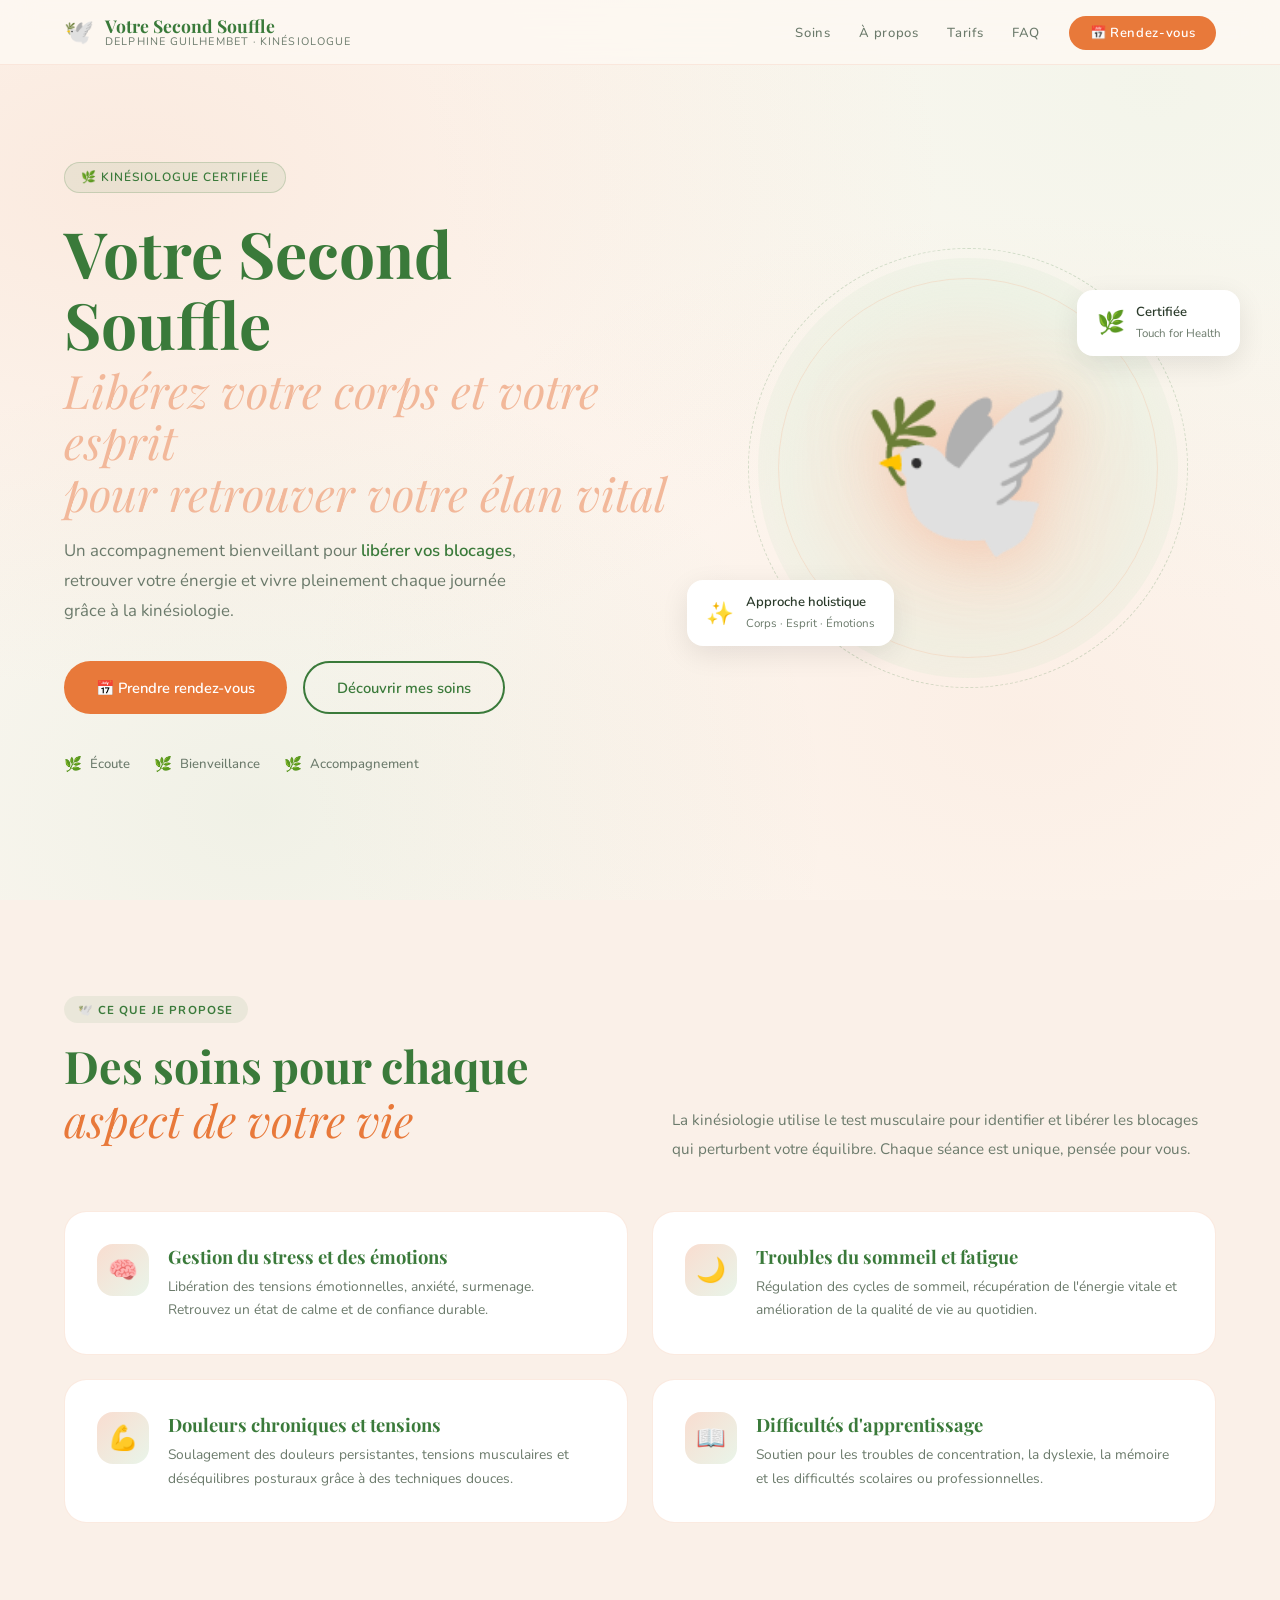
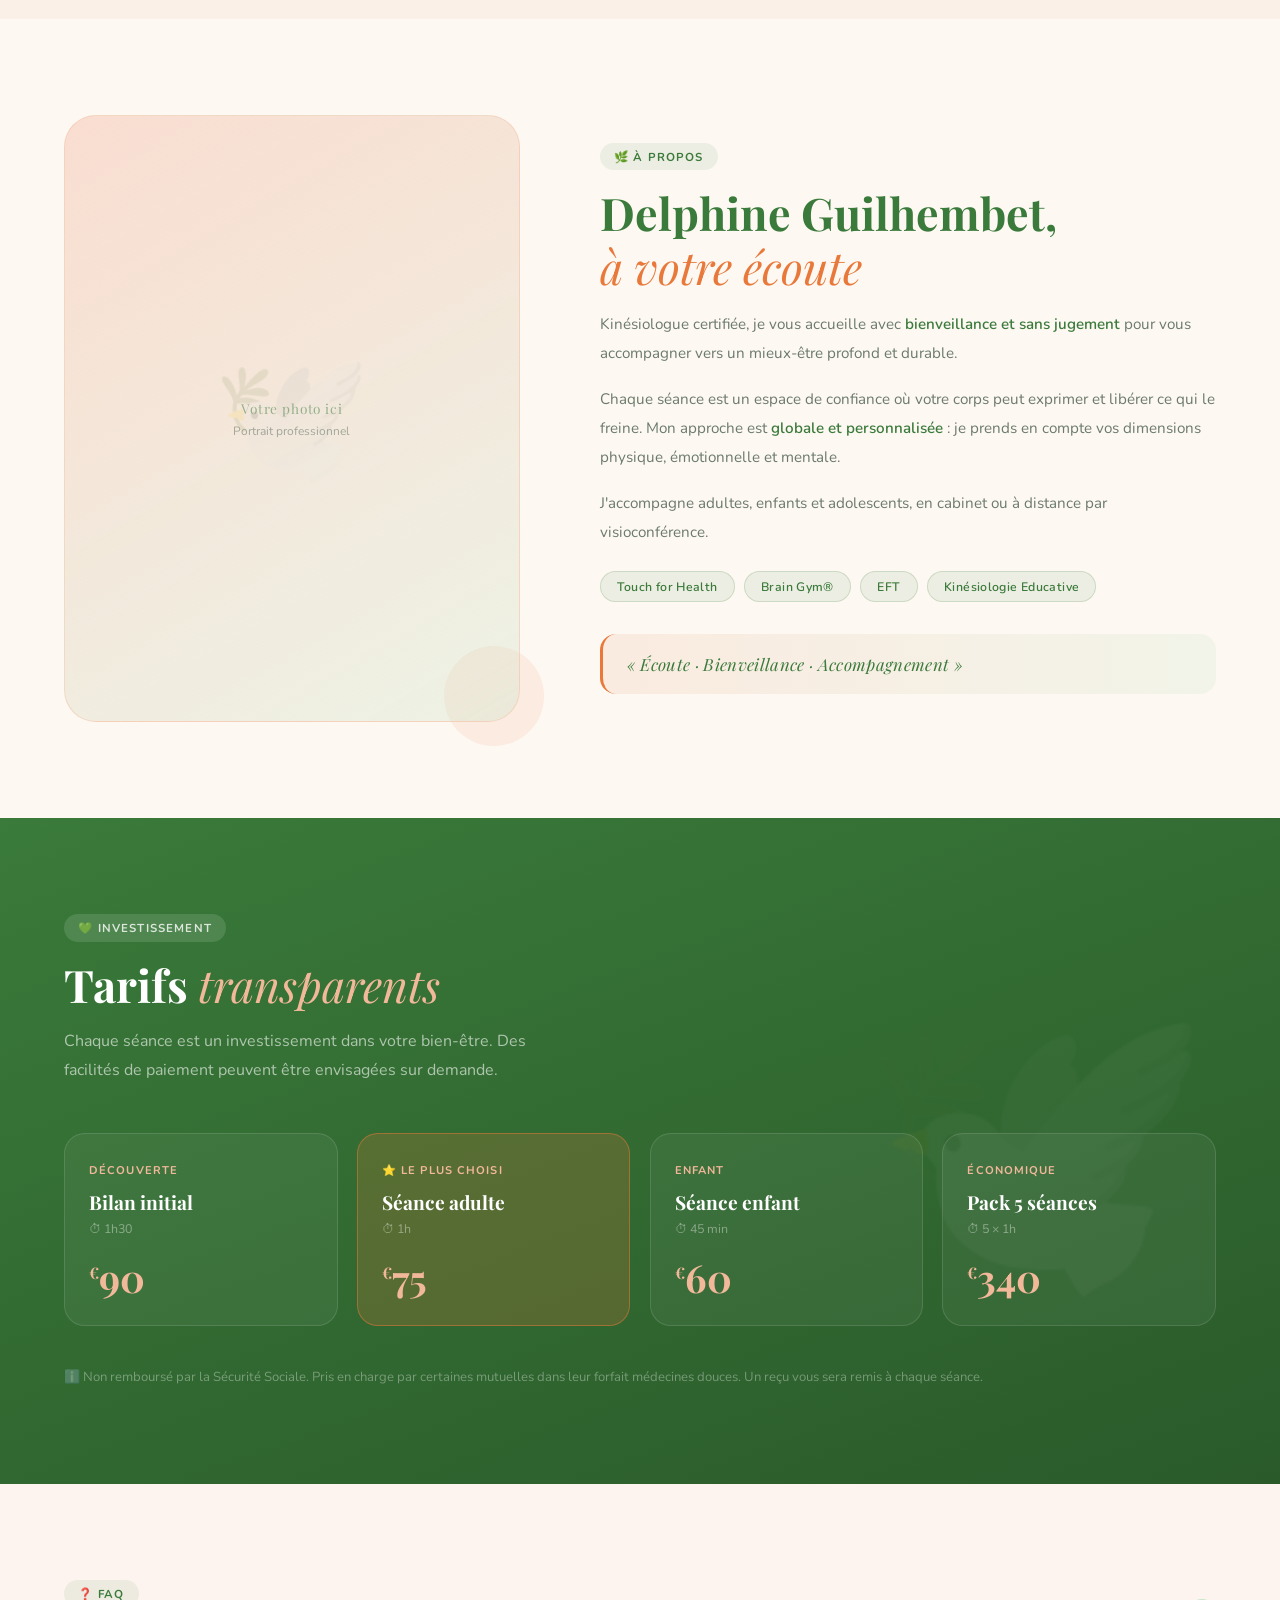
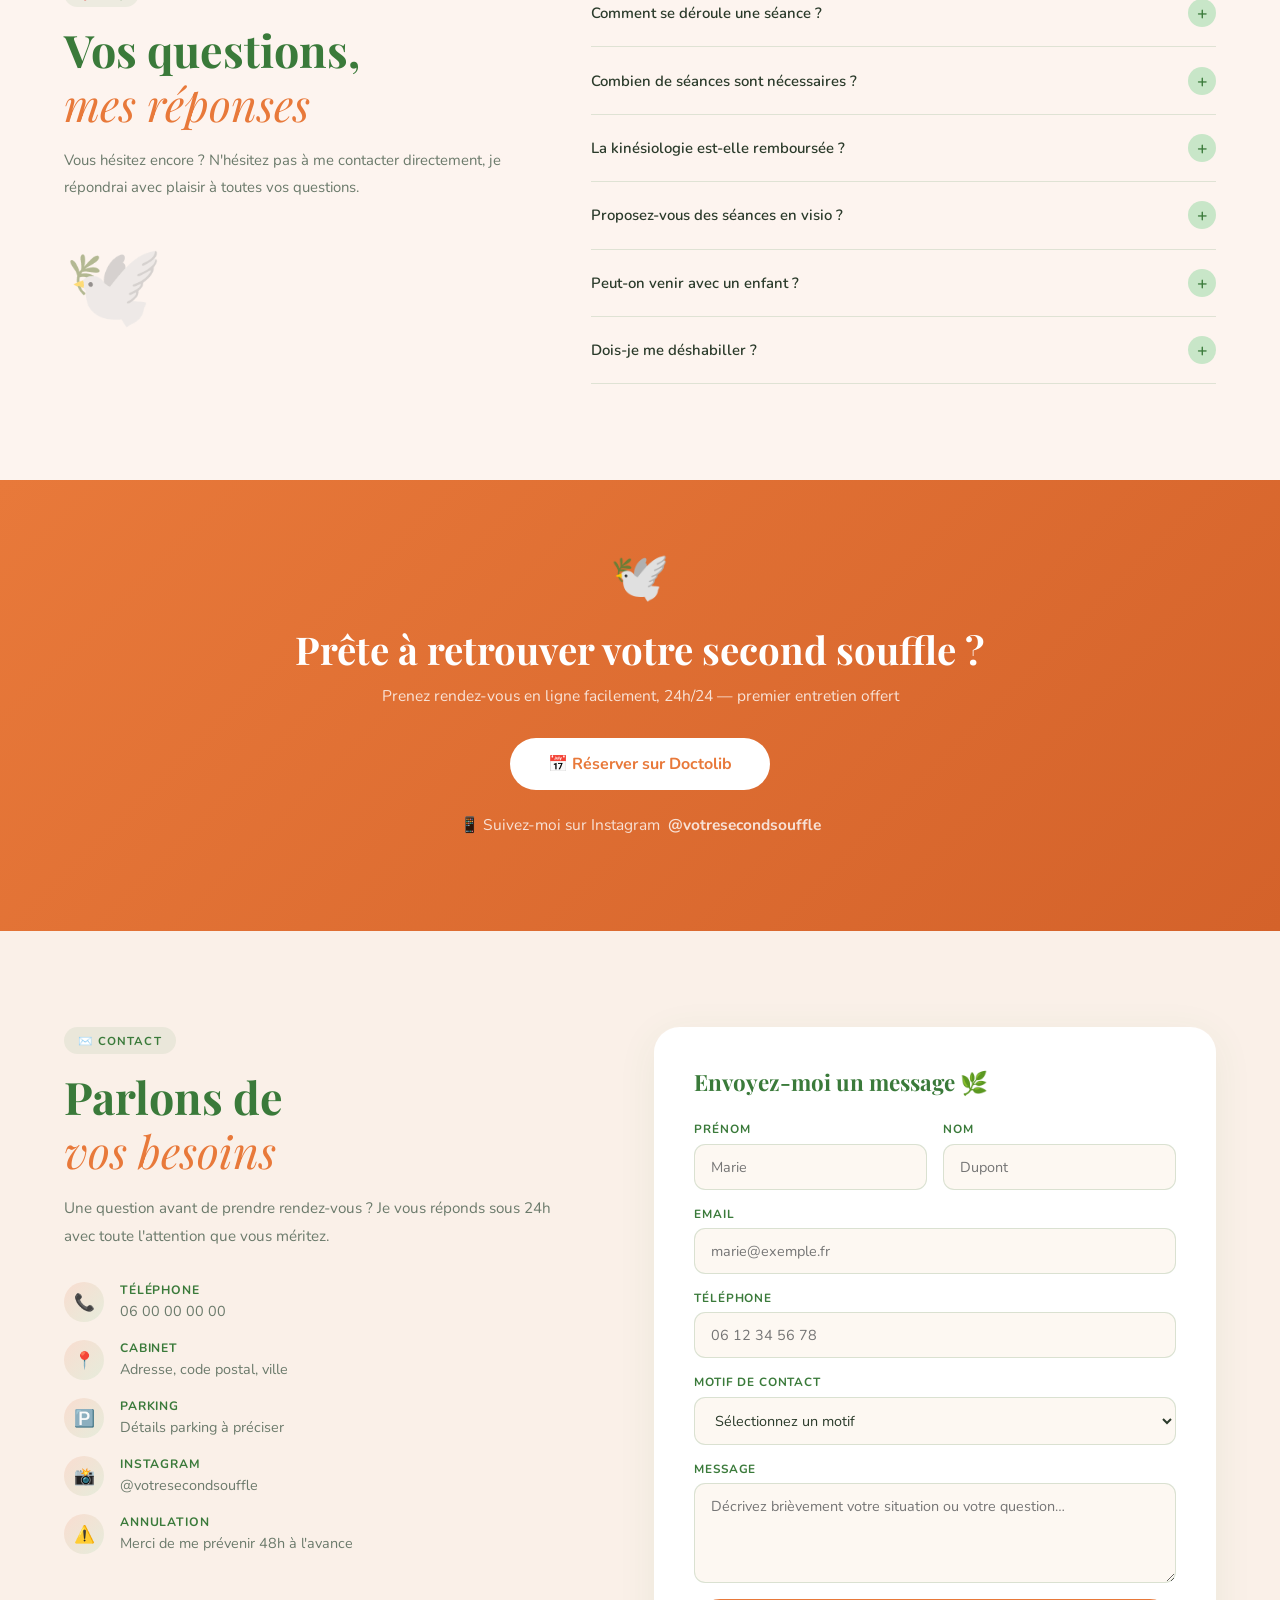
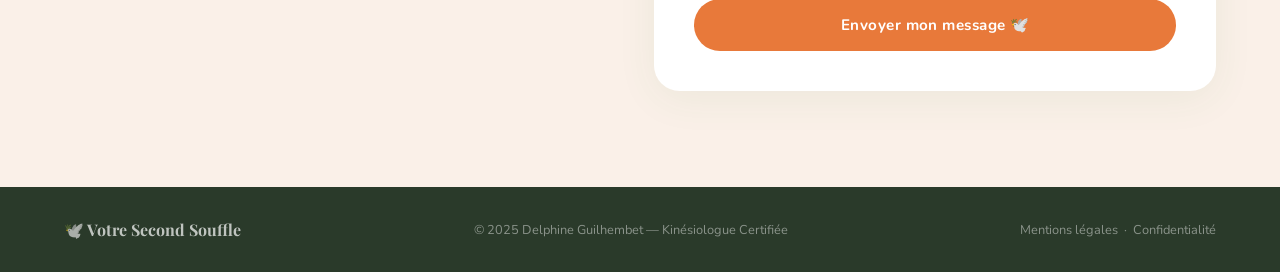
==== basique.html @ efb3c804 "ajout des fichiers" ====
<!DOCTYPE html>
<html lang="fr">
<head>
  <meta charset="UTF-8" />
  <meta name="viewport" content="width=device-width, initial-scale=1.0" />
  <title>Votre Second Souffle — Delphine Guilhembet, Kinésiologue</title>
  <link href="https://fonts.googleapis.com/css2?family=Playfair+Display:ital,wght@0,400;0,700;1,400;1,700&family=Nunito:wght@300;400;500;600&display=swap" rel="stylesheet">
  <style>
    *, *::before, *::after { box-sizing: border-box; margin: 0; padding: 0; }

    :root {
      --peach:       #f2b89a;
      --peach-light: #f9ddd0;
      --peach-pale:  #fdf4ef;
      --green:       #3a7a3a;
      --green-mid:   #5a9e5a;
      --green-light: #c8e6c8;
      --orange:      #e8793a;
      --cream:       #fdf8f2;
      --warm:        #faf0e8;
      --text:        #2a3a2a;
      --mid:         #6b7a6b;
    }

    html { scroll-behavior: smooth; }
    body {
      font-family: 'Nunito', sans-serif;
      background: var(--cream);
      color: var(--text);
      overflow-x: hidden;
    }

    /* ══ BACKGROUND GRADIENT MESH ══ */
    body::before {
      content: '';
      position: fixed; inset: 0; z-index: -1;
      background:
        radial-gradient(ellipse at 10% 20%, rgba(242,184,154,0.22) 0%, transparent 50%),
        radial-gradient(ellipse at 90% 10%, rgba(200,230,200,0.18) 0%, transparent 45%),
        radial-gradient(ellipse at 80% 80%, rgba(242,184,154,0.15) 0%, transparent 50%),
        radial-gradient(ellipse at 20% 90%, rgba(90,158,90,0.08) 0%, transparent 40%),
        var(--cream);
    }

    /* ══ NAV ══ */
    nav {
      position: fixed; top: 0; left: 0; width: 100%; z-index: 100;
      display: flex; justify-content: space-between; align-items: center;
      padding: 1rem 5%;
      background: rgba(253,248,242,0.85);
      backdrop-filter: blur(16px);
      border-bottom: 1px solid rgba(242,184,154,0.25);
    }
    .nav-brand {
      display: flex; align-items: center; gap: 0.7rem; text-decoration: none;
    }
    .nav-dove {
      font-size: 1.5rem;
      animation: floatDove 3s ease-in-out infinite;
    }
    @keyframes floatDove {
      0%,100% { transform: translateY(0) rotate(-3deg); }
      50%      { transform: translateY(-4px) rotate(3deg); }
    }
    .nav-brand-text { display: flex; flex-direction: column; line-height: 1.1; }
    .nav-brand-text strong {
      font-family: 'Playfair Display', serif;
      font-size: 1.1rem; color: var(--green); font-weight: 700;
    }
    .nav-brand-text span {
      font-size: 0.68rem; letter-spacing: 0.1em; text-transform: uppercase;
      color: var(--mid); font-weight: 400;
    }
    .nav-links { display: flex; gap: 1.8rem; list-style: none; align-items: center; }
    .nav-links a {
      font-size: 0.82rem; font-weight: 500; letter-spacing: 0.05em;
      color: var(--mid); text-decoration: none; transition: color 0.2s;
    }
    .nav-links a:hover { color: var(--green); }
    .nav-rdv {
      background: var(--orange); color: #fff !important;
      padding: 0.5rem 1.3rem; border-radius: 2rem;
      font-weight: 600 !important;
      transition: transform 0.2s, box-shadow 0.2s !important;
    }
    .nav-rdv:hover { transform: translateY(-2px); box-shadow: 0 6px 20px rgba(232,121,58,0.35) !important; color: #fff !important; }

    /* ══ HERO ══ */
    #accueil {
      min-height: 100vh;
      display: flex; align-items: center; justify-content: center;
      padding: 100px 5% 5%;
      position: relative; overflow: hidden;
    }
    .hero-inner {
      display: grid; grid-template-columns: 1.1fr 0.9fr;
      gap: 3rem; align-items: center; max-width: 1200px; width: 100%;
    }
    .hero-text { animation: fadeUp 0.9s ease both; }
    .hero-tag {
      display: inline-flex; align-items: center; gap: 0.5rem;
      background: rgba(58,122,58,0.08); border: 1px solid rgba(58,122,58,0.2);
      color: var(--green); font-size: 0.75rem; font-weight: 600;
      letter-spacing: 0.08em; text-transform: uppercase;
      padding: 0.4rem 1rem; border-radius: 2rem; margin-bottom: 1.5rem;
    }
    .hero-text h1 {
      font-family: 'Playfair Display', serif;
      font-size: clamp(2.6rem, 5vw, 4.2rem);
      font-weight: 700; line-height: 1.12; margin-bottom: 1rem;
      color: var(--green);
    }
    .hero-text h1 .sub {
      display: block;
      font-style: italic; font-weight: 400;
      font-size: 0.72em; color: var(--peach);
      margin-top: 0.3rem;
    }
    .hero-tagline {
      font-size: 1.05rem; line-height: 1.8; color: var(--mid);
      max-width: 480px; margin-bottom: 2.2rem; font-weight: 400;
    }
    .hero-tagline strong { color: var(--green); font-weight: 600; }
    .hero-btns { display: flex; gap: 1rem; flex-wrap: wrap; margin-bottom: 2.5rem; }
    .btn-main {
      background: var(--orange); color: #fff;
      padding: 0.9rem 2rem; border-radius: 3rem;
      font-size: 0.92rem; font-weight: 600; text-decoration: none;
      display: inline-flex; align-items: center; gap: 0.5rem;
      transition: transform 0.2s, box-shadow 0.2s;
    }
    .btn-main:hover { transform: translateY(-3px); box-shadow: 0 10px 32px rgba(232,121,58,0.35); }
    .btn-ghost {
      border: 2px solid var(--green); color: var(--green);
      padding: 0.9rem 2rem; border-radius: 3rem;
      font-size: 0.92rem; font-weight: 600; text-decoration: none;
      transition: all 0.2s;
    }
    .btn-ghost:hover { background: var(--green); color: #fff; }
    .hero-values {
      display: flex; gap: 1.5rem; flex-wrap: wrap;
    }
    .hero-value {
      display: flex; align-items: center; gap: 0.5rem;
      font-size: 0.82rem; color: var(--mid); font-weight: 500;
    }
    .hero-value::before {
      content: '🌿'; font-size: 0.9rem;
    }

    /* Dove illustration */
    .hero-visual {
      position: relative;
      display: flex; align-items: center; justify-content: center;
      animation: fadeIn 1.2s ease both 0.3s;
    }
    .dove-bg {
      width: 420px; height: 420px; border-radius: 50%;
      background: radial-gradient(ellipse, rgba(242,184,154,0.35) 0%, rgba(200,230,200,0.2) 60%, transparent 100%);
      display: flex; align-items: center; justify-content: center;
      position: relative;
    }
    .dove-svg {
      font-size: 11rem;
      filter: drop-shadow(0 8px 32px rgba(242,184,154,0.6));
      animation: floatDove 4s ease-in-out infinite;
    }
    .dove-ring {
      position: absolute; inset: -10px; border-radius: 50%;
      border: 1.5px dashed rgba(58,122,58,0.2);
      animation: spin 20s linear infinite;
    }
    .dove-ring-2 {
      position: absolute; inset: 20px; border-radius: 50%;
      border: 1px solid rgba(242,184,154,0.3);
      animation: spin 15s linear infinite reverse;
    }
    @keyframes spin { from { transform: rotate(0deg); } to { transform: rotate(360deg); } }

    .float-badge {
      position: absolute; background: #fff; border-radius: 1rem;
      padding: 0.8rem 1.2rem; box-shadow: 0 8px 28px rgba(0,0,0,0.09);
      display: flex; align-items: center; gap: 0.7rem;
      animation: floatBadge 3.5s ease-in-out infinite;
    }
    @keyframes floatBadge {
      0%,100% { transform: translateY(0); }
      50%      { transform: translateY(-6px); }
    }
    .float-badge-1 { bottom: 2rem; left: -2rem; animation-delay: 0s; }
    .float-badge-2 { top: 2rem; right: -1.5rem; animation-delay: 1.5s; }
    .badge-ico { font-size: 1.4rem; }
    .badge-info strong { display: block; font-size: 0.82rem; font-weight: 600; color: var(--text); }
    .badge-info span { font-size: 0.72rem; color: var(--mid); }

    /* ══ SECTIONS BASE ══ */
    section { padding: 6rem 5%; }
    .section-chip {
      display: inline-flex; align-items: center; gap: 0.5rem;
      background: rgba(58,122,58,0.08); color: var(--green);
      font-size: 0.72rem; font-weight: 700; letter-spacing: 0.1em;
      text-transform: uppercase; padding: 0.35rem 0.9rem; border-radius: 2rem;
      margin-bottom: 1rem;
    }
    .section-title {
      font-family: 'Playfair Display', serif;
      font-size: clamp(1.9rem, 3.5vw, 2.8rem);
      font-weight: 700; line-height: 1.2; color: var(--green);
      margin-bottom: 1rem;
    }
    .section-title em { font-style: italic; color: var(--orange); font-weight: 400; }

    /* ══ SERVICES ══ */
    #services { background: var(--warm); }
    .services-top {
      display: grid; grid-template-columns: 1fr 1fr; gap: 4rem;
      align-items: end; margin-bottom: 3rem;
    }
    .services-top p { color: var(--mid); line-height: 1.85; font-size: 0.95rem; }
    .services-grid {
      display: grid; grid-template-columns: repeat(2, 1fr); gap: 1.5rem;
    }
    .svc {
      background: #fff; border-radius: 1.4rem; padding: 2rem;
      border: 1.5px solid rgba(242,184,154,0.3);
      transition: transform 0.25s, box-shadow 0.25s, border-color 0.25s;
      display: flex; gap: 1.2rem; align-items: flex-start;
    }
    .svc:hover {
      transform: translateY(-4px);
      box-shadow: 0 16px 48px rgba(58,122,58,0.1);
      border-color: rgba(58,122,58,0.25);
    }
    .svc-icon {
      width: 52px; height: 52px; border-radius: 1rem; flex-shrink: 0;
      display: flex; align-items: center; justify-content: center;
      font-size: 1.5rem;
      background: linear-gradient(135deg, var(--peach-light), rgba(200,230,200,0.4));
    }
    .svc-body h3 {
      font-family: 'Playfair Display', serif;
      font-size: 1.15rem; font-weight: 700; color: var(--green);
      margin-bottom: 0.4rem;
    }
    .svc-body p { font-size: 0.86rem; line-height: 1.7; color: var(--mid); }

    /* ══ À PROPOS ══ */
    #apropos {
      display: grid; grid-template-columns: 0.85fr 1.15fr;
      gap: 5rem; align-items: center;
    }
    .apropos-visual { position: relative; }
    .apropos-card {
      background: linear-gradient(150deg, var(--peach-light) 0%, rgba(200,230,200,0.3) 100%);
      border-radius: 2rem; aspect-ratio: 3/4;
      display: flex; flex-direction: column;
      align-items: center; justify-content: center;
      border: 1.5px solid rgba(242,184,154,0.4);
      position: relative; overflow: hidden;
    }
    .apropos-card::before {
      content: '🕊️';
      position: absolute; font-size: 8rem; opacity: 0.12;
      top: 50%; left: 50%; transform: translate(-50%,-50%);
    }
    .apropos-card .placeholder-text {
      font-family: 'Playfair Display', serif;
      color: var(--green); opacity: 0.5; font-size: 0.85rem;
      letter-spacing: 0.06em; z-index: 1;
    }
    .apropos-card .placeholder-sub {
      font-size: 0.75rem; color: var(--mid); opacity: 0.6; margin-top: 0.4rem; z-index: 1;
    }
    .apropos-deco {
      position: absolute; bottom: -1.5rem; right: -1.5rem;
      width: 100px; height: 100px; border-radius: 50%;
      background: var(--peach-light); opacity: 0.5; z-index: -1;
    }
    .apropos-text p { color: var(--mid); line-height: 1.9; font-size: 0.95rem; margin-bottom: 1.1rem; }
    .apropos-text p strong { color: var(--green); font-weight: 600; }
    .certifs { display: flex; flex-wrap: wrap; gap: 0.6rem; margin-top: 1.5rem; }
    .certif {
      background: rgba(58,122,58,0.08);
      border: 1px solid rgba(58,122,58,0.18);
      color: var(--green); font-size: 0.77rem; font-weight: 600;
      padding: 0.4rem 1rem; border-radius: 2rem; letter-spacing: 0.03em;
    }
    .values-strip {
      margin-top: 2rem; padding: 1.2rem 1.5rem;
      background: linear-gradient(90deg, rgba(242,184,154,0.2), rgba(200,230,200,0.2));
      border-radius: 1rem; border-left: 3px solid var(--orange);
      font-family: 'Playfair Display', serif;
      font-style: italic; font-size: 1.05rem; color: var(--green);
      letter-spacing: 0.02em;
    }

    /* ══ TARIFS ══ */
    #tarifs {
      background: linear-gradient(160deg, var(--green) 0%, #2a5a2a 100%);
      color: #fff; position: relative; overflow: hidden;
    }
    #tarifs::before {
      content: '🕊️';
      position: absolute; right: 5%; top: 50%; transform: translateY(-50%);
      font-size: 18rem; opacity: 0.04; pointer-events: none;
    }
    #tarifs .section-chip { background: rgba(255,255,255,0.12); color: rgba(255,255,255,0.8); }
    #tarifs .section-title { color: #fff; }
    #tarifs .section-title em { color: var(--peach); }
    .tarifs-sub { color: rgba(255,255,255,0.6); margin-bottom: 3rem; max-width: 500px; line-height: 1.8; }
    .tarifs-grid { display: grid; grid-template-columns: repeat(4,1fr); gap: 1.2rem; }
    .tarif {
      border: 1px solid rgba(255,255,255,0.12); border-radius: 1.3rem;
      padding: 1.8rem 1.5rem;
      background: rgba(255,255,255,0.05);
      transition: background 0.25s, border-color 0.25s, transform 0.25s;
      position: relative;
    }
    .tarif:hover { background: rgba(255,255,255,0.1); border-color: rgba(242,184,154,0.4); transform: translateY(-4px); }
    .tarif.featured {
      background: rgba(232,121,58,0.2); border-color: rgba(232,121,58,0.5);
    }
    .tarif-label {
      font-size: 0.7rem; letter-spacing: 0.1em; text-transform: uppercase;
      color: var(--peach); font-weight: 700; margin-bottom: 0.7rem;
    }
    .tarif-name {
      font-family: 'Playfair Display', serif;
      font-size: 1.2rem; font-weight: 700; color: #fff; margin-bottom: 0.3rem;
    }
    .tarif-duration { font-size: 0.78rem; color: rgba(255,255,255,0.4); margin-bottom: 1.3rem; }
    .tarif-price {
      font-family: 'Playfair Display', serif;
      font-size: 2.4rem; font-weight: 700; color: var(--peach);
      line-height: 1;
    }
    .tarif-price sup { font-size: 1rem; vertical-align: super; }
    .tarif-note {
      margin-top: 2.5rem; font-size: 0.82rem; color: rgba(255,255,255,0.35);
      line-height: 1.7;
    }

    /* ══ FAQ ══ */
    #faq { background: var(--peach-pale); }
    .faq-wrap { display: grid; grid-template-columns: 1fr 1.4fr; gap: 5rem; align-items: start; }
    .faq-left .section-title { margin-bottom: 1rem; }
    .faq-left p { color: var(--mid); line-height: 1.8; font-size: 0.93rem; }
    .faq-left .dove-deco { font-size: 5rem; margin-top: 2rem; opacity: 0.5; }
    details.faq-item {
      border-bottom: 1px solid rgba(58,122,58,0.15); padding: 1.2rem 0;
    }
    summary.faq-q {
      display: flex; justify-content: space-between; align-items: center;
      cursor: pointer; font-weight: 600; font-size: 0.93rem; color: var(--text);
      list-style: none; gap: 1rem;
    }
    summary.faq-q::marker { display: none; }
    .faq-toggle {
      width: 28px; height: 28px; border-radius: 50%; flex-shrink: 0;
      background: var(--green-light); display: flex; align-items: center;
      justify-content: center; font-size: 1.1rem; color: var(--green);
      transition: transform 0.25s, background 0.25s;
    }
    details[open] .faq-toggle { transform: rotate(45deg); background: var(--green); color: #fff; }
    .faq-a { font-size: 0.88rem; color: var(--mid); line-height: 1.8; padding: 0.8rem 2.5rem 0 0; }

    /* ══ CONTACT ══ */
    #contact { background: var(--warm); }
    .contact-grid { display: grid; grid-template-columns: 1fr 1.1fr; gap: 5rem; }
    .contact-left p { color: var(--mid); line-height: 1.85; margin-bottom: 2rem; font-size: 0.95rem; }
    .infos { display: flex; flex-direction: column; gap: 1.1rem; }
    .info-row {
      display: flex; align-items: flex-start; gap: 1rem;
    }
    .info-ico {
      width: 40px; height: 40px; border-radius: 50%; flex-shrink: 0;
      background: linear-gradient(135deg, var(--peach-light), rgba(200,230,200,0.4));
      display: flex; align-items: center; justify-content: center; font-size: 1.05rem;
    }
    .info-text strong { display: block; font-size: 0.76rem; letter-spacing: 0.07em; text-transform: uppercase; color: var(--green); font-weight: 700; margin-bottom: 0.15rem; }
    .info-text span { font-size: 0.9rem; color: var(--mid); }
    .contact-form {
      background: #fff; border-radius: 1.6rem; padding: 2.5rem;
      box-shadow: 0 8px 40px rgba(58,122,58,0.07);
    }
    .form-title {
      font-family: 'Playfair Display', serif;
      font-size: 1.4rem; color: var(--green); margin-bottom: 1.5rem; font-weight: 700;
    }
    .row2 { display: grid; grid-template-columns: 1fr 1fr; gap: 1rem; }
    .fg { display: flex; flex-direction: column; gap: 0.4rem; margin-bottom: 1rem; }
    .fg label {
      font-size: 0.74rem; font-weight: 700; letter-spacing: 0.07em;
      text-transform: uppercase; color: var(--green);
    }
    .fg input, .fg textarea, .fg select {
      border: 1.5px solid rgba(58,122,58,0.18); border-radius: 0.7rem;
      padding: 0.75rem 1rem; font-family: 'Nunito', sans-serif; font-size: 0.9rem;
      color: var(--text); background: var(--cream); outline: none;
      transition: border-color 0.2s, background 0.2s;
    }
    .fg input:focus, .fg textarea:focus, .fg select:focus {
      border-color: var(--green); background: #fff;
    }
    .fg textarea { resize: vertical; min-height: 100px; }
    .btn-send {
      width: 100%; background: var(--orange); color: #fff;
      padding: 1rem; border-radius: 3rem; border: none; cursor: pointer;
      font-family: 'Nunito', sans-serif; font-size: 0.95rem; font-weight: 700;
      letter-spacing: 0.03em; transition: transform 0.2s, box-shadow 0.2s;
    }
    .btn-send:hover { transform: translateY(-2px); box-shadow: 0 8px 28px rgba(232,121,58,0.35); }

    /* ══ RDV BANNER ══ */
    .rdv-banner {
      background: linear-gradient(135deg, var(--orange), #d4622a);
      padding: 4rem 5%; text-align: center; color: #fff;
    }
    .rdv-banner .dove { font-size: 3rem; display: block; margin-bottom: 0.8rem;
      animation: floatDove 3s ease-in-out infinite; }
    .rdv-banner h2 {
      font-family: 'Playfair Display', serif;
      font-size: clamp(1.8rem, 3vw, 2.6rem); font-weight: 700;
      margin-bottom: 0.6rem;
    }
    .rdv-banner p { opacity: 0.8; margin-bottom: 2rem; font-size: 0.97rem; }
    .btn-white {
      display: inline-flex; align-items: center; gap: 0.6rem;
      background: #fff; color: var(--orange);
      padding: 0.95rem 2.4rem; border-radius: 3rem;
      font-weight: 700; font-size: 1rem; text-decoration: none;
      transition: transform 0.2s, box-shadow 0.2s;
    }
    .btn-white:hover { transform: translateY(-3px); box-shadow: 0 14px 40px rgba(0,0,0,0.2); }
    .rdv-insta {
      margin-top: 1.5rem; font-size: 0.88rem; opacity: 0.75;
      display: flex; align-items: center; justify-content: center; gap: 0.5rem;
    }

    /* ══ FOOTER ══ */
    footer {
      background: var(--text); color: rgba(255,255,255,0.45);
      padding: 2rem 5%; font-size: 0.8rem;
      display: flex; justify-content: space-between; align-items: center; flex-wrap: wrap; gap: 1rem;
    }
    footer a { color: rgba(255,255,255,0.45); text-decoration: none; }
    footer a:hover { color: var(--peach); }
    .footer-brand {
      display: flex; align-items: center; gap: 0.6rem;
      font-family: 'Playfair Display', serif; font-size: 1rem;
      color: rgba(255,255,255,0.7); font-weight: 700;
    }

    /* ══ ANIMATIONS ══ */
    @keyframes fadeUp {
      from { opacity: 0; transform: translateY(28px); }
      to   { opacity: 1; transform: translateY(0); }
    }
    @keyframes fadeIn {
      from { opacity: 0; } to { opacity: 1; }
    }

    /* ══ RESPONSIVE ══ */
    @media (max-width: 1000px) {
      .hero-inner { grid-template-columns: 1fr; text-align: center; }
      .hero-btns, .hero-values { justify-content: center; }
      .hero-visual { display: none; }
      .services-top { grid-template-columns: 1fr; gap: 1rem; }
      .services-grid { grid-template-columns: 1fr; }
      #apropos { grid-template-columns: 1fr; gap: 3rem; }
      .tarifs-grid { grid-template-columns: 1fr 1fr; }
      .faq-wrap { grid-template-columns: 1fr; }
      .contact-grid { grid-template-columns: 1fr; }
      .nav-links { display: none; }
    }
    @media (max-width: 600px) {
      section { padding: 4rem 5%; }
      .tarifs-grid { grid-template-columns: 1fr; }
      .row2 { grid-template-columns: 1fr; }
      footer { flex-direction: column; text-align: center; }
    }
  </style>
</head>
<body>

<!-- NAV -->
<nav>
  <a class="nav-brand" href="#accueil">
    <span class="nav-dove">🕊️</span>
    <span class="nav-brand-text">
      <strong>Votre Second Souffle</strong>
      <span>Delphine Guilhembet · Kinésiologue</span>
    </span>
  </a>
  <ul class="nav-links">
    <li><a href="#services">Soins</a></li>
    <li><a href="#apropos">À propos</a></li>
    <li><a href="#tarifs">Tarifs</a></li>
    <li><a href="#faq">FAQ</a></li>
    <li><a href="#contact" class="nav-rdv">📅 Rendez-vous</a></li>
  </ul>
</nav>

<!-- HERO -->
<section id="accueil">
  <div class="hero-inner">
    <div class="hero-text">
      <span class="hero-tag">🌿 Kinésiologue Certifiée</span>
      <h1>
        Votre Second Souffle
        <span class="sub">Libérez votre corps et votre esprit<br>pour retrouver votre élan vital</span>
      </h1>
      <p class="hero-tagline">
        Un accompagnement bienveillant pour <strong>libérer vos blocages</strong>, retrouver votre énergie et vivre pleinement chaque journée grâce à la kinésiologie.
      </p>
      <div class="hero-btns">
        <a href="https://www.doctolib.fr" target="_blank" class="btn-main">📅 Prendre rendez-vous</a>
        <a href="#services" class="btn-ghost">Découvrir mes soins</a>
      </div>
      <div class="hero-values">
        <span class="hero-value">Écoute</span>
        <span class="hero-value">Bienveillance</span>
        <span class="hero-value">Accompagnement</span>
      </div>
    </div>
    <div class="hero-visual">
      <div class="dove-bg">
        <div class="dove-ring"></div>
        <div class="dove-ring-2"></div>
        <span class="dove-svg">🕊️</span>
      </div>
      <div class="float-badge float-badge-1">
        <span class="badge-ico">✨</span>
        <div class="badge-info">
          <strong>Approche holistique</strong>
          <span>Corps · Esprit · Émotions</span>
        </div>
      </div>
      <div class="float-badge float-badge-2">
        <span class="badge-ico">🌿</span>
        <div class="badge-info">
          <strong>Certifiée</strong>
          <span>Touch for Health</span>
        </div>
      </div>
    </div>
  </div>
</section>

<!-- SERVICES -->
<section id="services">
  <div class="services-top">
    <div>
      <span class="section-chip">🕊️ Ce que je propose</span>
      <h2 class="section-title">Des soins pour chaque <em>aspect de votre vie</em></h2>
    </div>
    <p>La kinésiologie utilise le test musculaire pour identifier et libérer les blocages qui perturbent votre équilibre. Chaque séance est unique, pensée pour vous.</p>
  </div>
  <div class="services-grid">
    <div class="svc">
      <div class="svc-icon">🧠</div>
      <div class="svc-body">
        <h3>Gestion du stress et des émotions</h3>
        <p>Libération des tensions émotionnelles, anxiété, surmenage. Retrouvez un état de calme et de confiance durable.</p>
      </div>
    </div>
    <div class="svc">
      <div class="svc-icon">🌙</div>
      <div class="svc-body">
        <h3>Troubles du sommeil et fatigue</h3>
        <p>Régulation des cycles de sommeil, récupération de l'énergie vitale et amélioration de la qualité de vie au quotidien.</p>
      </div>
    </div>
    <div class="svc">
      <div class="svc-icon">💪</div>
      <div class="svc-body">
        <h3>Douleurs chroniques et tensions</h3>
        <p>Soulagement des douleurs persistantes, tensions musculaires et déséquilibres posturaux grâce à des techniques douces.</p>
      </div>
    </div>
    <div class="svc">
      <div class="svc-icon">📖</div>
      <div class="svc-body">
        <h3>Difficultés d'apprentissage</h3>
        <p>Soutien pour les troubles de concentration, la dyslexie, la mémoire et les difficultés scolaires ou professionnelles.</p>
      </div>
    </div>
  </div>
</section>

<!-- À PROPOS -->
<section id="apropos">
  <div class="apropos-visual">
    <div class="apropos-card">
      <span class="placeholder-text">Votre photo ici</span>
      <span class="placeholder-sub">Portrait professionnel</span>
    </div>
    <div class="apropos-deco"></div>
  </div>
  <div class="apropos-text">
    <span class="section-chip">🌿 À propos</span>
    <h2 class="section-title">Delphine Guilhembet,<br><em>à votre écoute</em></h2>
    <p>Kinésiologue certifiée, je vous accueille avec <strong>bienveillance et sans jugement</strong> pour vous accompagner vers un mieux-être profond et durable.</p>
    <p>Chaque séance est un espace de confiance où votre corps peut exprimer et libérer ce qui le freine. Mon approche est <strong>globale et personnalisée</strong> : je prends en compte vos dimensions physique, émotionnelle et mentale.</p>
    <p>J'accompagne adultes, enfants et adolescents, en cabinet ou à distance par visioconférence.</p>
    <div class="certifs">
      <span class="certif">Touch for Health</span>
      <span class="certif">Brain Gym®</span>
      <span class="certif">EFT</span>
      <span class="certif">Kinésiologie Educative</span>
    </div>
    <div class="values-strip">
      « Écoute · Bienveillance · Accompagnement »
    </div>
  </div>
</section>

<!-- TARIFS -->
<section id="tarifs">
  <span class="section-chip">💚 Investissement</span>
  <h2 class="section-title">Tarifs <em>transparents</em></h2>
  <p class="tarifs-sub">Chaque séance est un investissement dans votre bien-être. Des facilités de paiement peuvent être envisagées sur demande.</p>
  <div class="tarifs-grid">
    <div class="tarif">
      <p class="tarif-label">Découverte</p>
      <p class="tarif-name">Bilan initial</p>
      <p class="tarif-duration">⏱ 1h30</p>
      <p class="tarif-price"><sup>€</sup>90</p>
    </div>
    <div class="tarif featured">
      <p class="tarif-label">⭐ Le plus choisi</p>
      <p class="tarif-name">Séance adulte</p>
      <p class="tarif-duration">⏱ 1h</p>
      <p class="tarif-price"><sup>€</sup>75</p>
    </div>
    <div class="tarif">
      <p class="tarif-label">Enfant</p>
      <p class="tarif-name">Séance enfant</p>
      <p class="tarif-duration">⏱ 45 min</p>
      <p class="tarif-price"><sup>€</sup>60</p>
    </div>
    <div class="tarif">
      <p class="tarif-label">Économique</p>
      <p class="tarif-name">Pack 5 séances</p>
      <p class="tarif-duration">⏱ 5 × 1h</p>
      <p class="tarif-price"><sup>€</sup>340</p>
    </div>
  </div>
  <p class="tarif-note">ℹ️ Non remboursé par la Sécurité Sociale. Pris en charge par certaines mutuelles dans leur forfait médecines douces. Un reçu vous sera remis à chaque séance.</p>
</section>

<!-- FAQ -->
<section id="faq">
  <div class="faq-wrap">
    <div class="faq-left">
      <span class="section-chip">❓ FAQ</span>
      <h2 class="section-title">Vos questions,<br><em>mes réponses</em></h2>
      <p>Vous hésitez encore ? N'hésitez pas à me contacter directement, je répondrai avec plaisir à toutes vos questions.</p>
      <div class="dove-deco">🕊️</div>
    </div>
    <div class="faq-list">
      <details class="faq-item">
        <summary class="faq-q">Comment se déroule une séance ? <span class="faq-toggle">+</span></summary>
        <p class="faq-a">La séance commence par un échange sur vos objectifs. Via le test musculaire, nous identifions les déséquilibres à traiter. Des techniques douces (points d'acupression, mouvements, visualisation) sont ensuite appliquées, suivies d'un bilan et de conseils personnalisés.</p>
      </details>
      <details class="faq-item">
        <summary class="faq-q">Combien de séances sont nécessaires ? <span class="faq-toggle">+</span></summary>
        <p class="faq-a">Cela dépend de votre situation. Certains ressentent des effets dès la première séance. En général, 3 à 6 séances suffisent pour des résultats durables. Nous définissons ensemble le rythme adapté.</p>
      </details>
      <details class="faq-item">
        <summary class="faq-q">La kinésiologie est-elle remboursée ? <span class="faq-toggle">+</span></summary>
        <p class="faq-a">Non remboursée par la Sécurité Sociale, de nombreuses mutuelles proposent cependant une prise en charge partielle dans leur forfait "médecines douces". Je fournis des reçus détaillés à transmettre à votre mutuelle.</p>
      </details>
      <details class="faq-item">
        <summary class="faq-q">Proposez-vous des séances en visio ? <span class="faq-toggle">+</span></summary>
        <p class="faq-a">Oui ! Les séances à distance sont tout aussi efficaces. Le test musculaire peut être réalisé via des techniques adaptées à la visioconférence.</p>
      </details>
      <details class="faq-item">
        <summary class="faq-q">Peut-on venir avec un enfant ? <span class="faq-toggle">+</span></summary>
        <p class="faq-a">Absolument. Je travaille avec tous les âges. Pour les enfants de moins de 12 ans, la présence d'un parent est requise. Les séances sont adaptées en durée et en approche.</p>
      </details>
      <details class="faq-item">
        <summary class="faq-q">Dois-je me déshabiller ? <span class="faq-toggle">+</span></summary>
        <p class="faq-a">Non, les séances se déroulent habillé. Je recommande simplement des vêtements confortables permettant de bouger librement.</p>
      </details>
    </div>
  </div>
</section>

<!-- RDV BANNER -->
<div class="rdv-banner">
  <span class="dove">🕊️</span>
  <h2>Prête à retrouver votre second souffle ?</h2>
  <p>Prenez rendez-vous en ligne facilement, 24h/24 — premier entretien offert</p>
  <a href="https://www.doctolib.fr" target="_blank" class="btn-white">📅 Réserver sur Doctolib</a>
  <p class="rdv-insta">📱 Suivez-moi sur Instagram <strong>@votresecondsouffle</strong></p>
</div>

<!-- CONTACT -->
<section id="contact">
  <div class="contact-grid">
    <div class="contact-left">
      <span class="section-chip">✉️ Contact</span>
      <h2 class="section-title">Parlons de<br><em>vos besoins</em></h2>
      <p>Une question avant de prendre rendez-vous ? Je vous réponds sous 24h avec toute l'attention que vous méritez.</p>
      <div class="infos">
        <div class="info-row">
          <div class="info-ico">📞</div>
          <div class="info-text">
            <strong>Téléphone</strong>
            <span>06 00 00 00 00</span>
          </div>
        </div>
        <div class="info-row">
          <div class="info-ico">📍</div>
          <div class="info-text">
            <strong>Cabinet</strong>
            <span>Adresse, code postal, ville</span>
          </div>
        </div>
        <div class="info-row">
          <div class="info-ico">🅿️</div>
          <div class="info-text">
            <strong>Parking</strong>
            <span>Détails parking à préciser</span>
          </div>
        </div>
        <div class="info-row">
          <div class="info-ico">📸</div>
          <div class="info-text">
            <strong>Instagram</strong>
            <span>@votresecondsouffle</span>
          </div>
        </div>
        <div class="info-row">
          <div class="info-ico">⚠️</div>
          <div class="info-text">
            <strong>Annulation</strong>
            <span>Merci de me prévenir 48h à l'avance</span>
          </div>
        </div>
      </div>
    </div>
    <div class="contact-form">
      <p class="form-title">Envoyez-moi un message 🌿</p>
      <div class="row2">
        <div class="fg">
          <label>Prénom</label>
          <input type="text" placeholder="Marie" />
        </div>
        <div class="fg">
          <label>Nom</label>
          <input type="text" placeholder="Dupont" />
        </div>
      </div>
      <div class="fg">
        <label>Email</label>
        <input type="email" placeholder="marie@exemple.fr" />
      </div>
      <div class="fg">
        <label>Téléphone</label>
        <input type="tel" placeholder="06 12 34 56 78" />
      </div>
      <div class="fg">
        <label>Motif de contact</label>
        <select>
          <option value="">Sélectionnez un motif</option>
          <option>Gestion du stress et des émotions</option>
          <option>Troubles du sommeil et fatigue</option>
          <option>Douleurs chroniques et tensions</option>
          <option>Difficultés d'apprentissage</option>
          <option>Séance pour un enfant</option>
          <option>Autre question</option>
        </select>
      </div>
      <div class="fg">
        <label>Message</label>
        <textarea placeholder="Décrivez brièvement votre situation ou votre question…"></textarea>
      </div>
      <button class="btn-send">Envoyer mon message 🕊️</button>
    </div>
  </div>
</section>

<!-- FOOTER -->
<footer>
  <span class="footer-brand">🕊️ Votre Second Souffle</span>
  <span>© 2025 Delphine Guilhembet — Kinésiologue Certifiée</span>
  <span>
    <a href="#">Mentions légales</a> &nbsp;·&nbsp;
    <a href="#">Confidentialité</a>
  </span>
</footer>

</body>
</html>
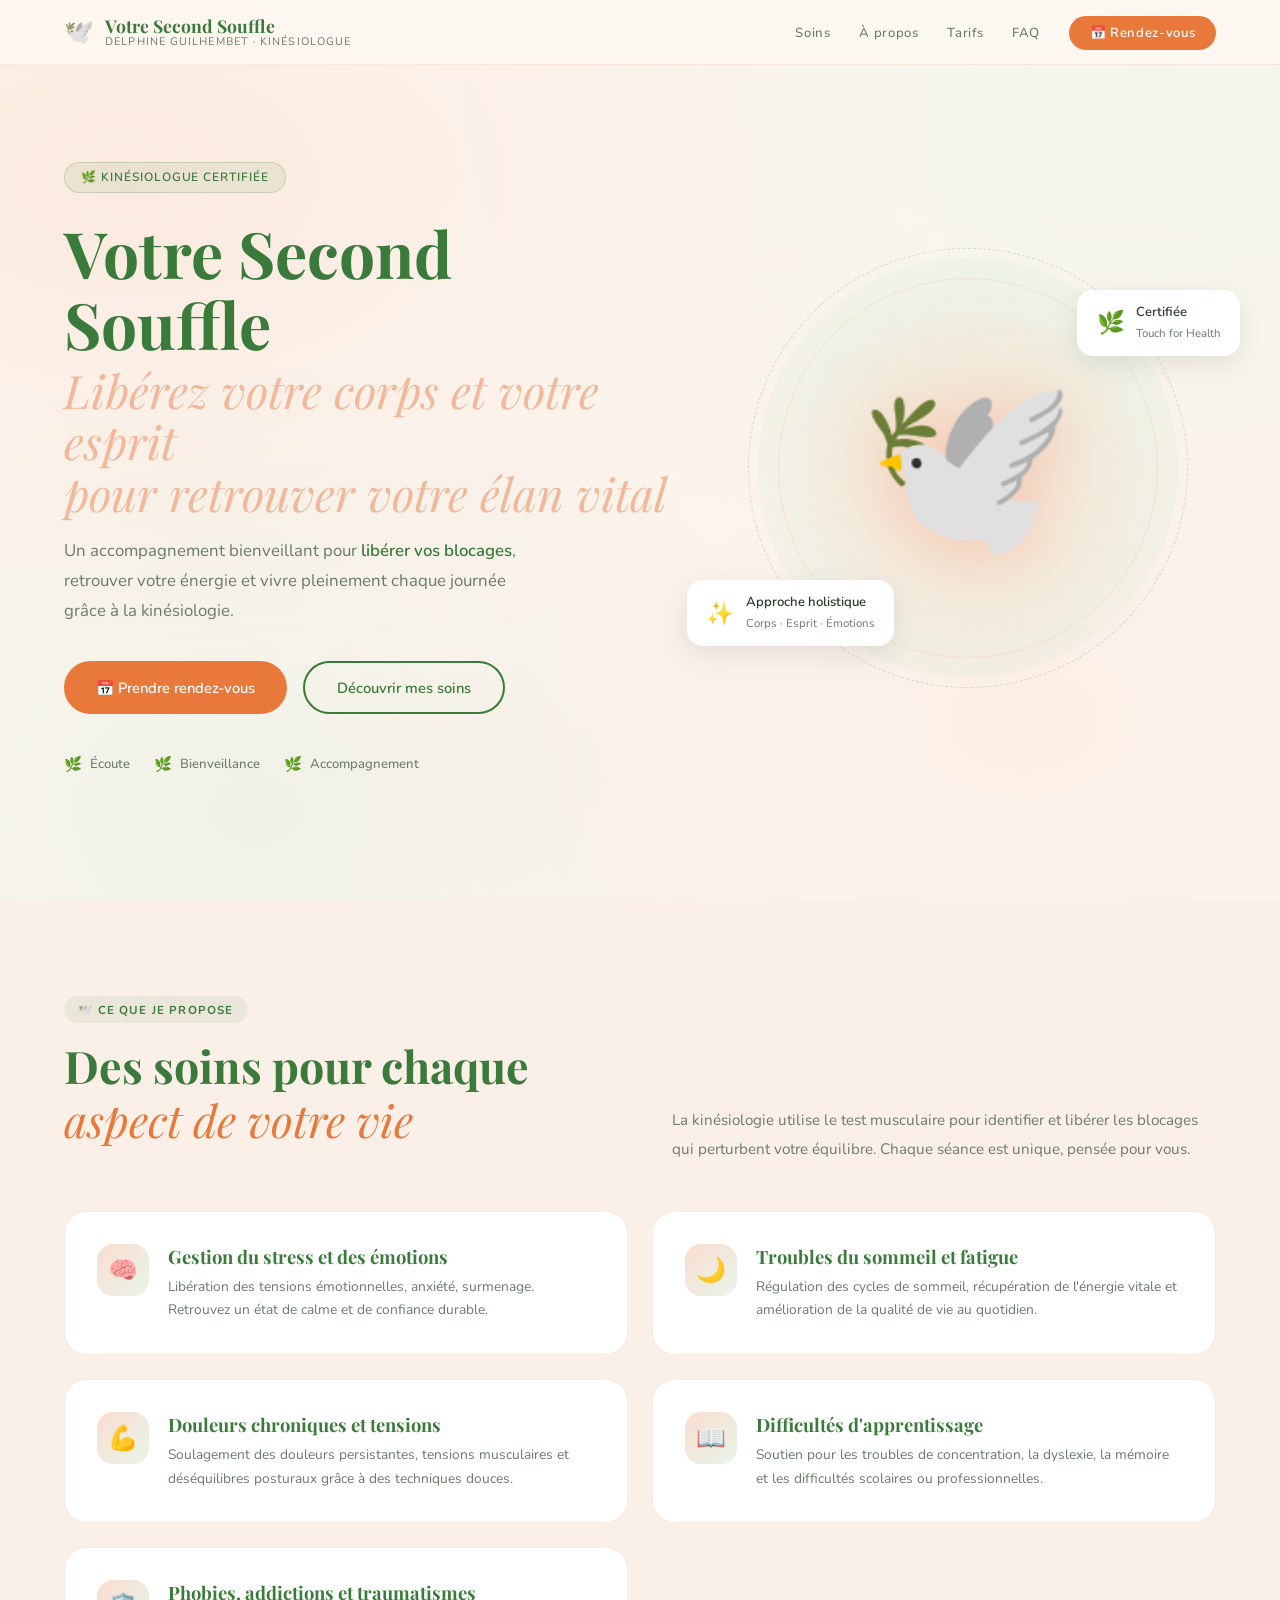
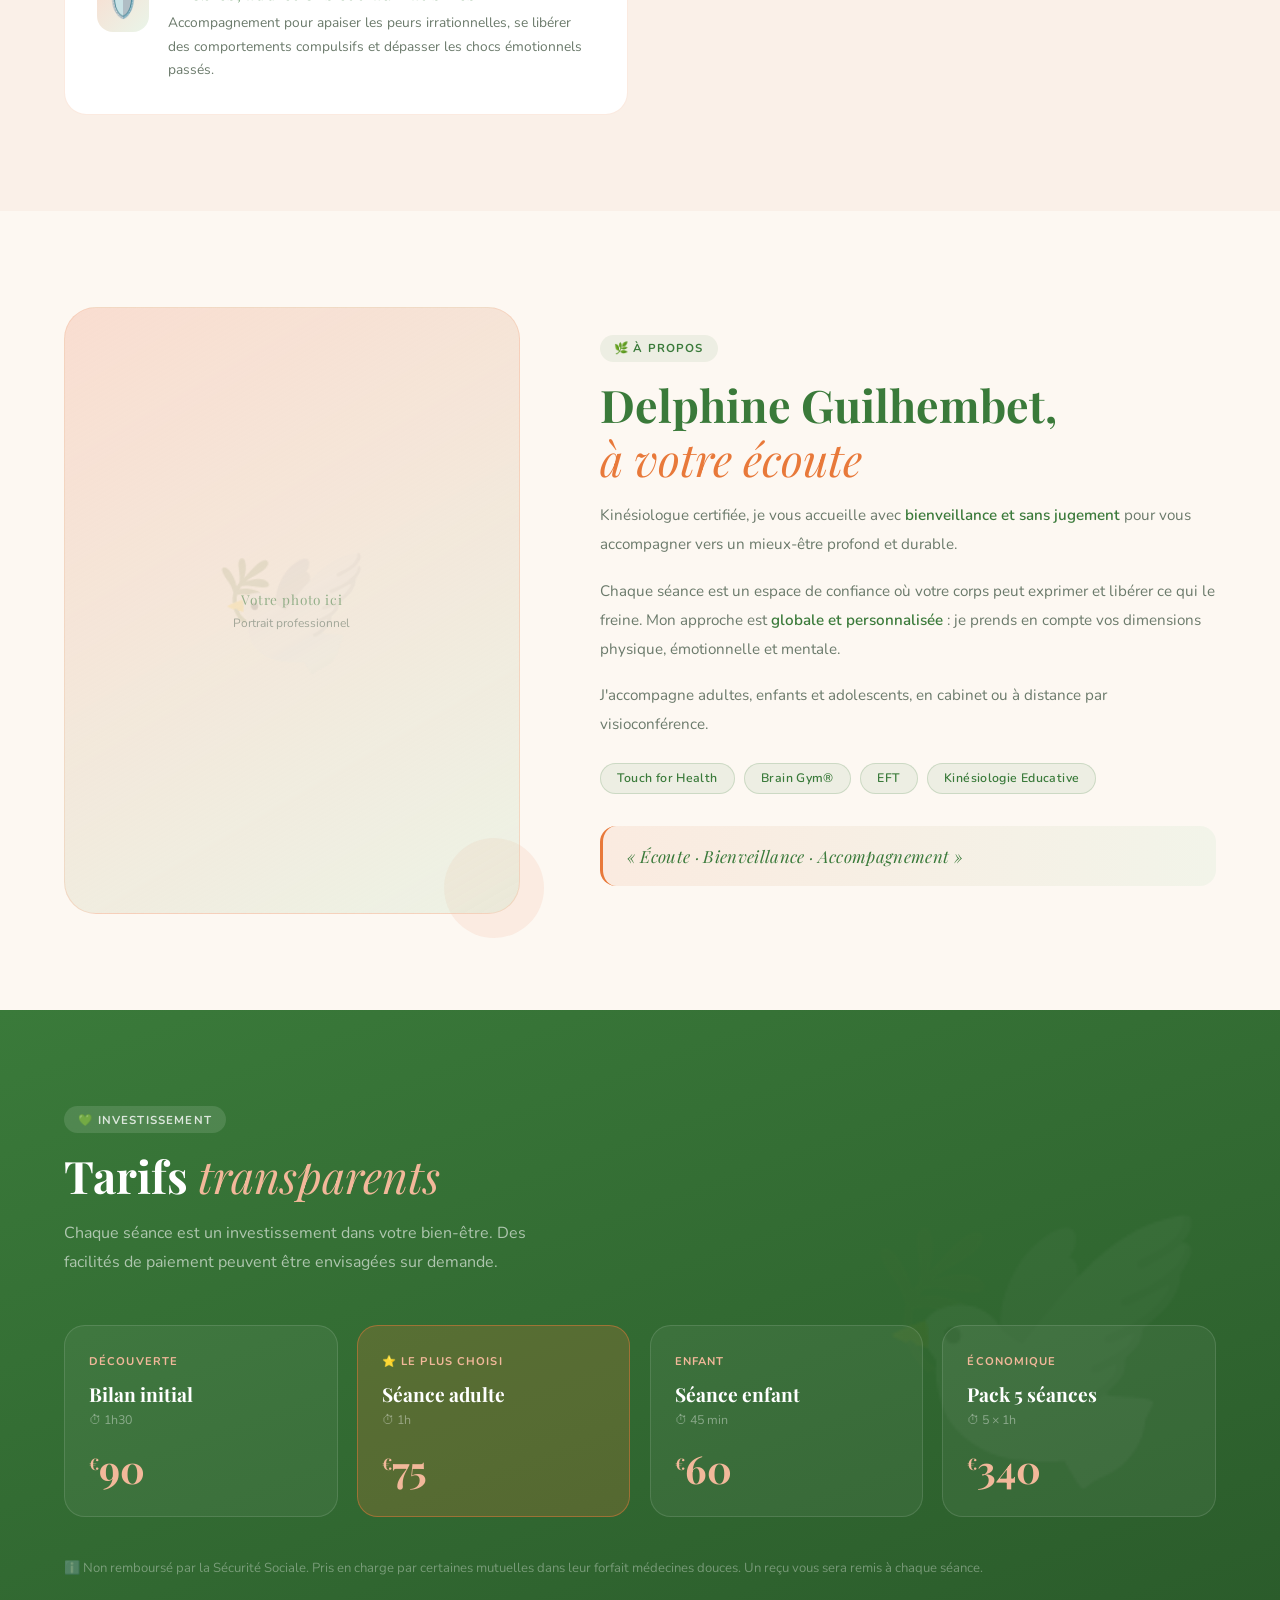
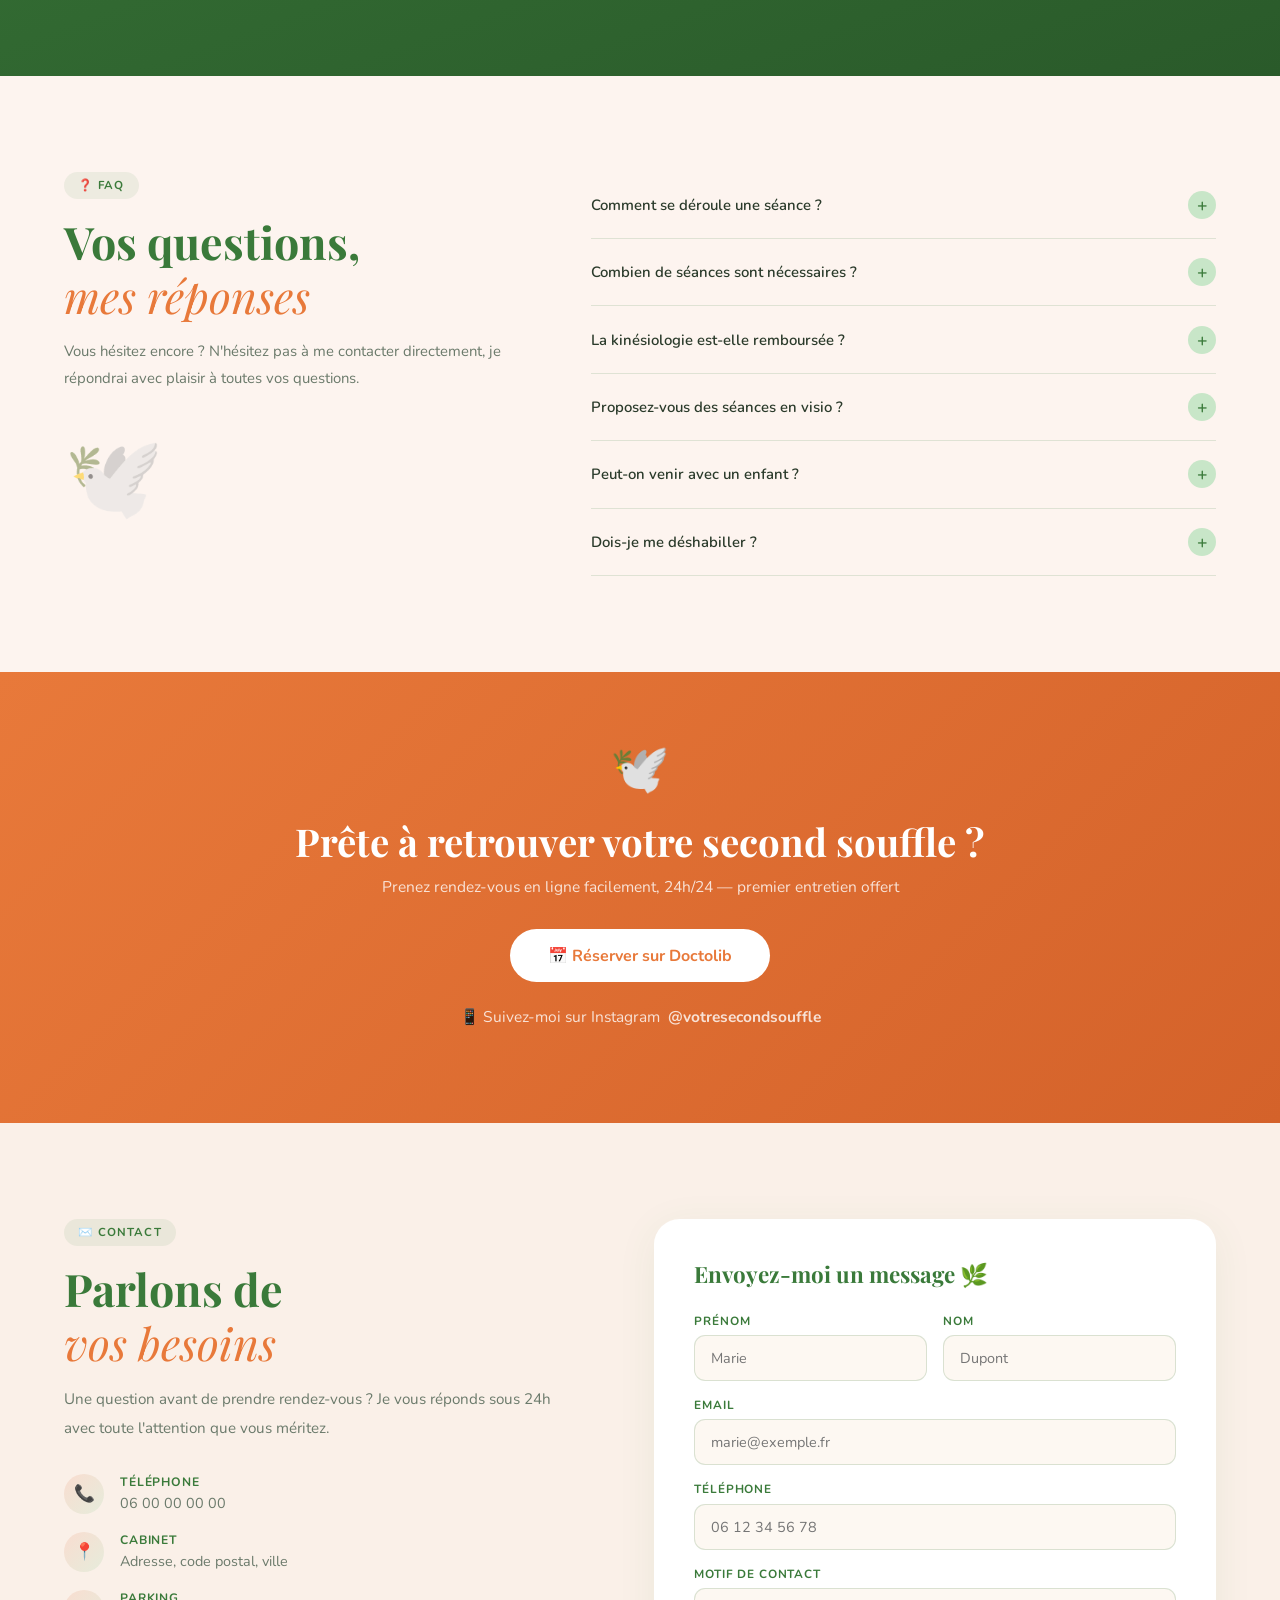
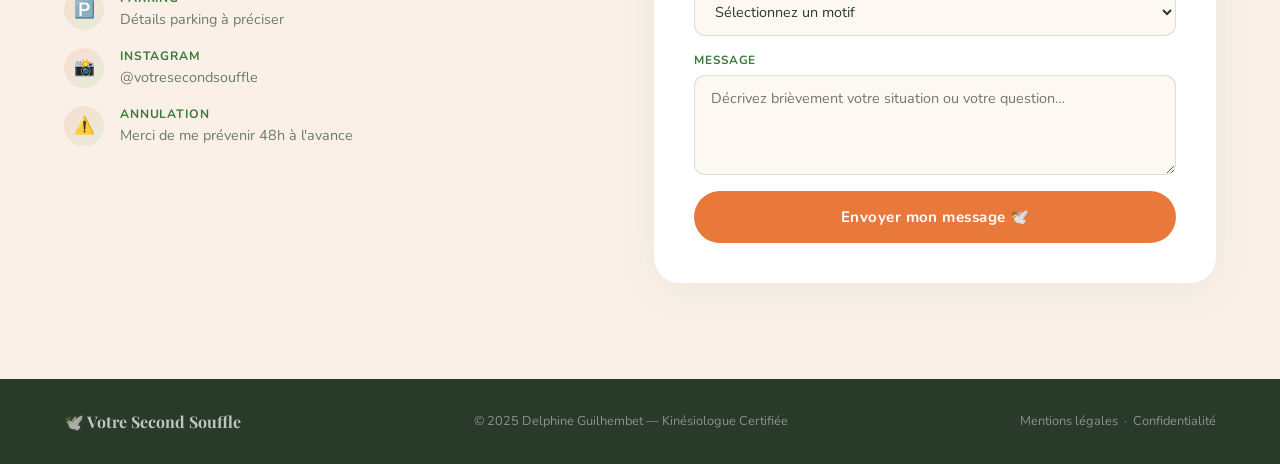
==== commit fb799636: "ajout 5e pavé" ====
--- a/basique.html
+++ b/basique.html
@@ -583,6 +583,13 @@
       <div class="svc-body">
         <h3>Difficultés d'apprentissage</h3>
         <p>Soutien pour les troubles de concentration, la dyslexie, la mémoire et les difficultés scolaires ou professionnelles.</p>
+      </div>
+    </div>
+    <div class="svc">
+      <div class="svc-icon">🛡️</div>
+      <div class="svc-body">
+        <h3>Phobies, addictions et traumatismes</h3>
+        <p>Accompagnement pour apaiser les peurs irrationnelles, se libérer des comportements compulsifs et dépasser les chocs émotionnels passés.</p>
       </div>
     </div>
   </div>
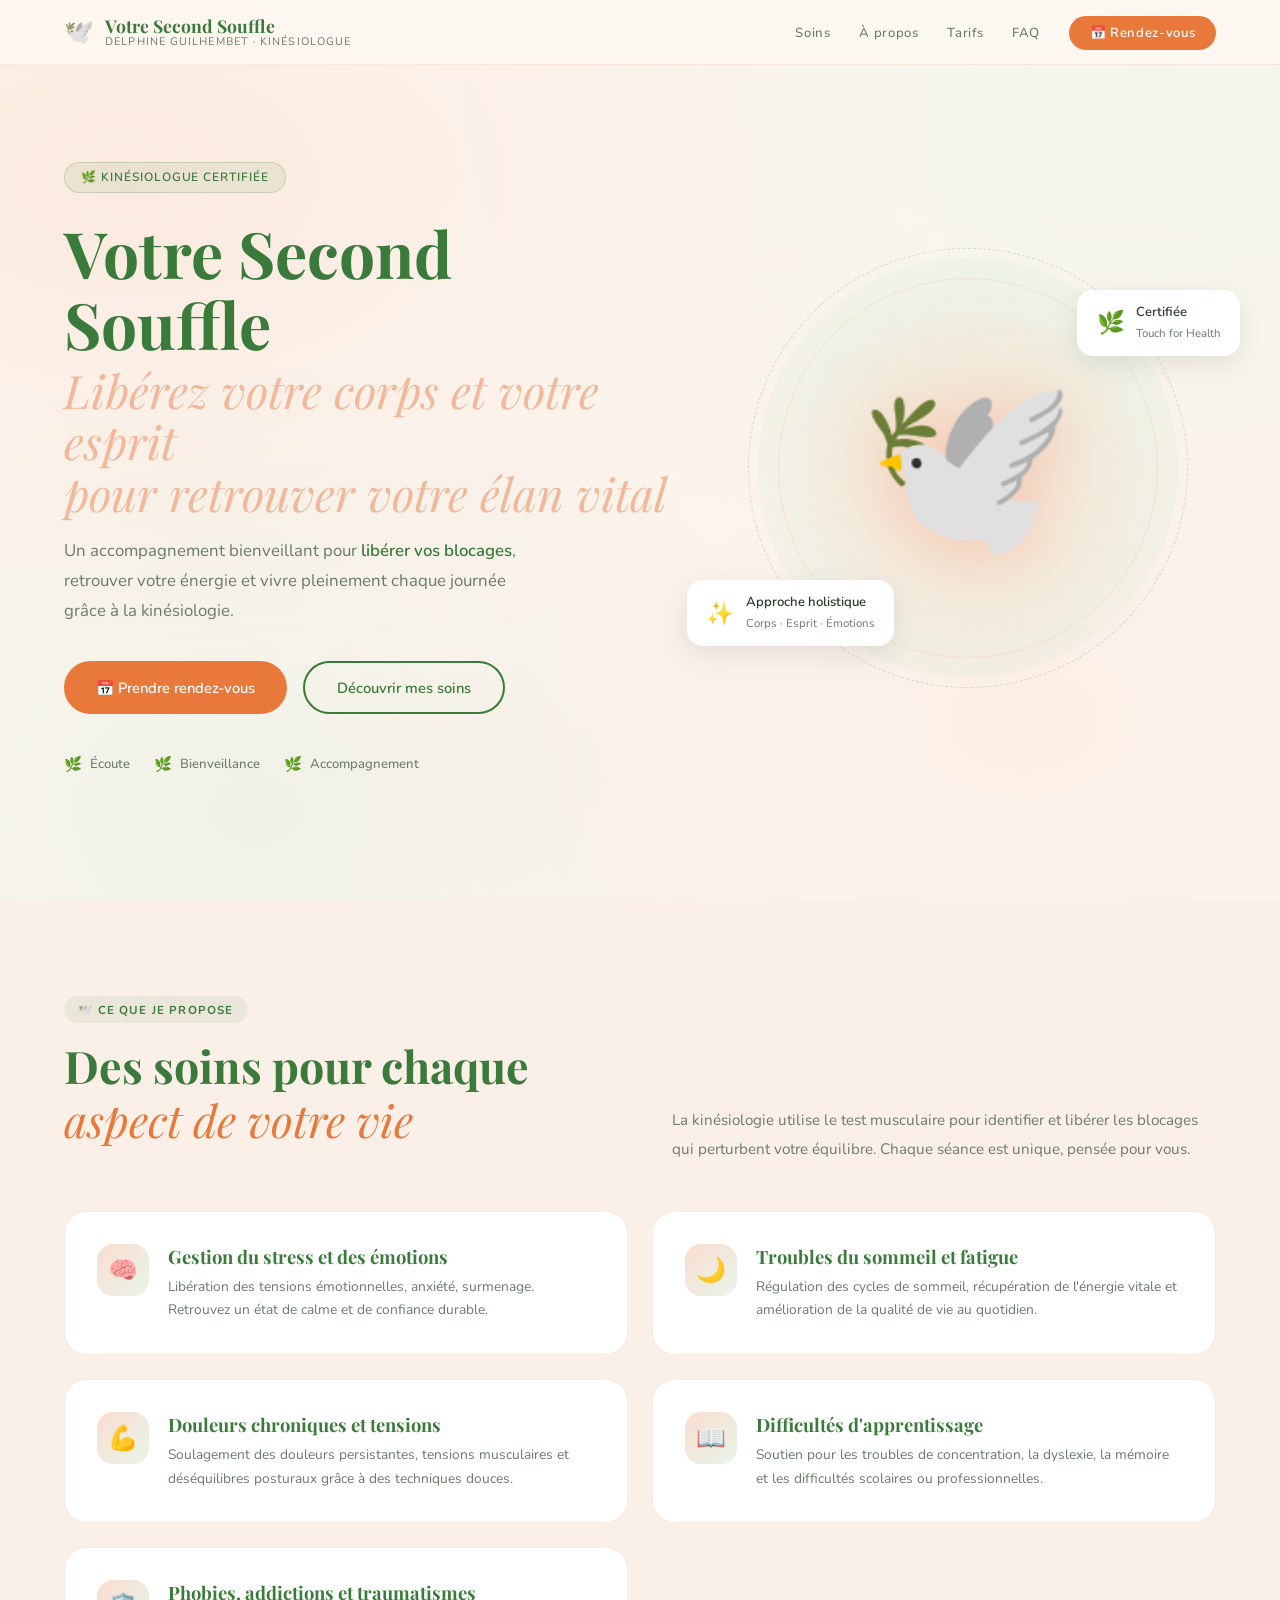
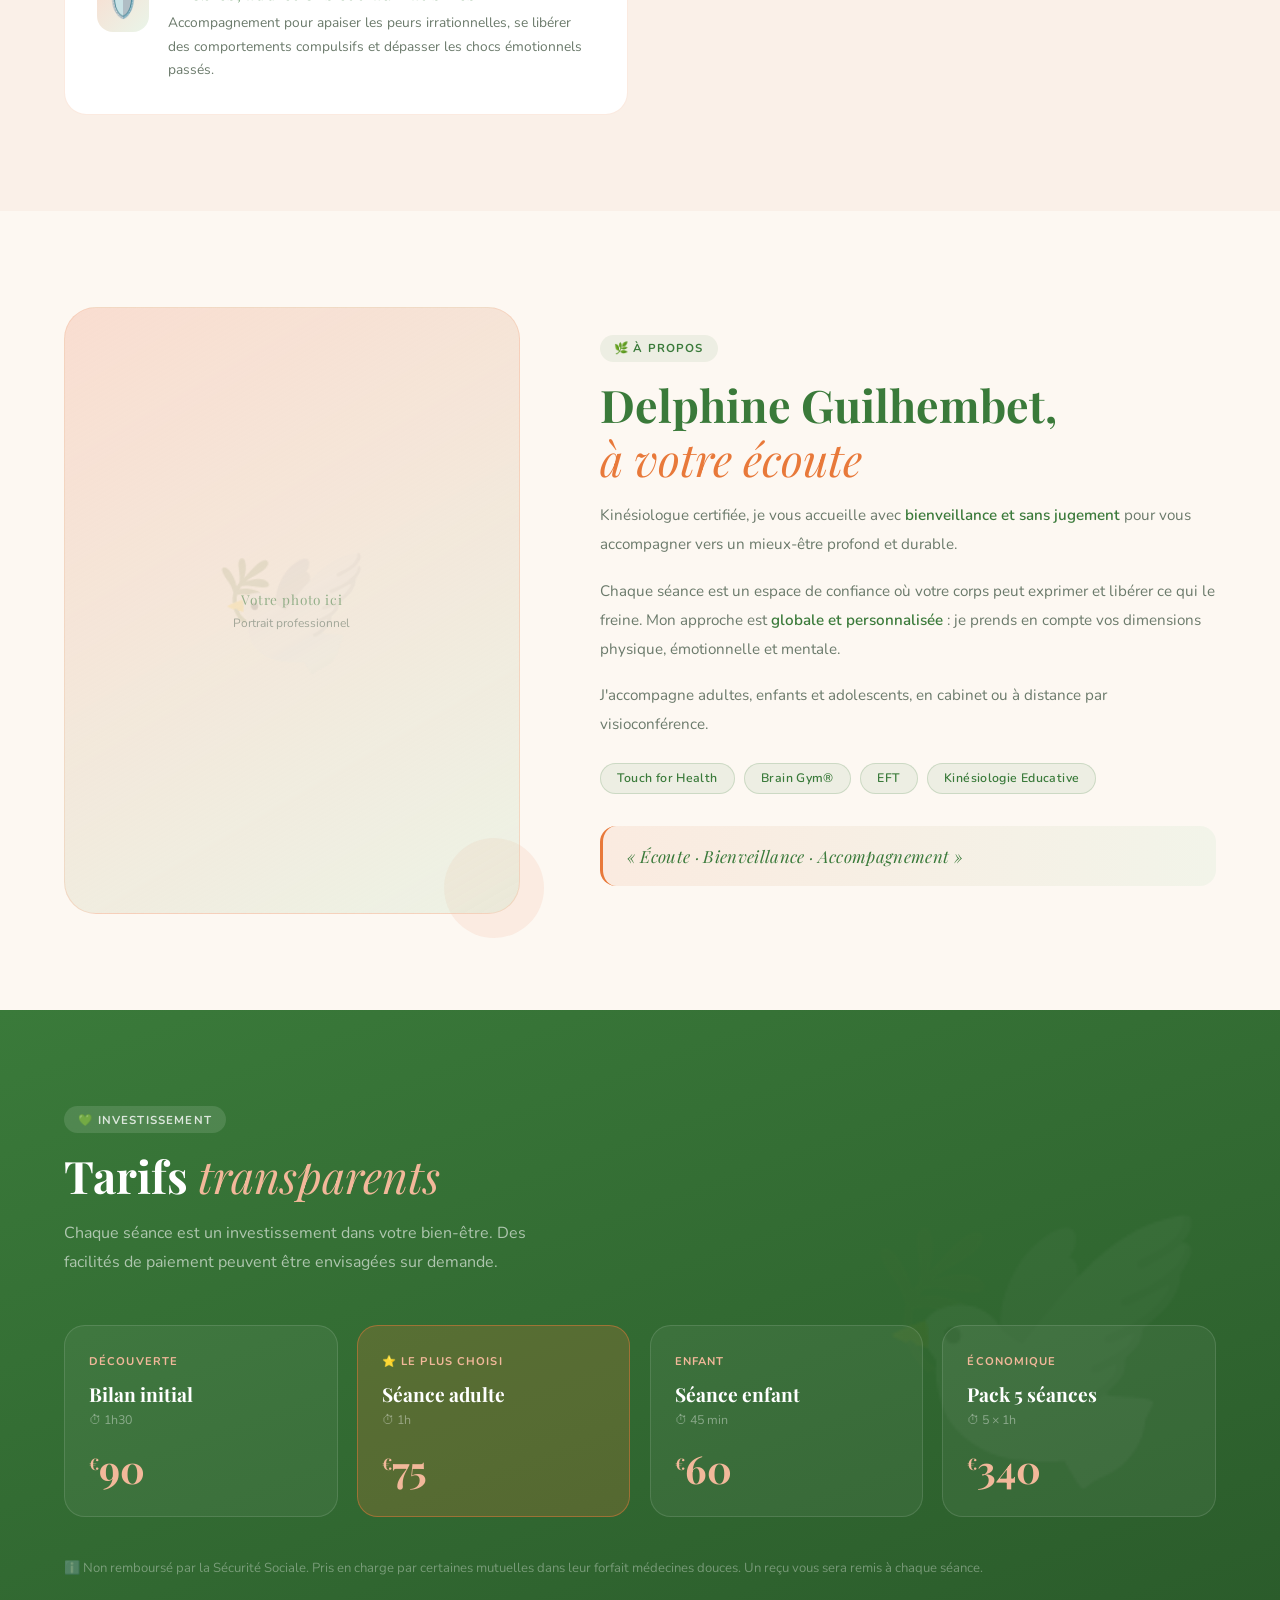
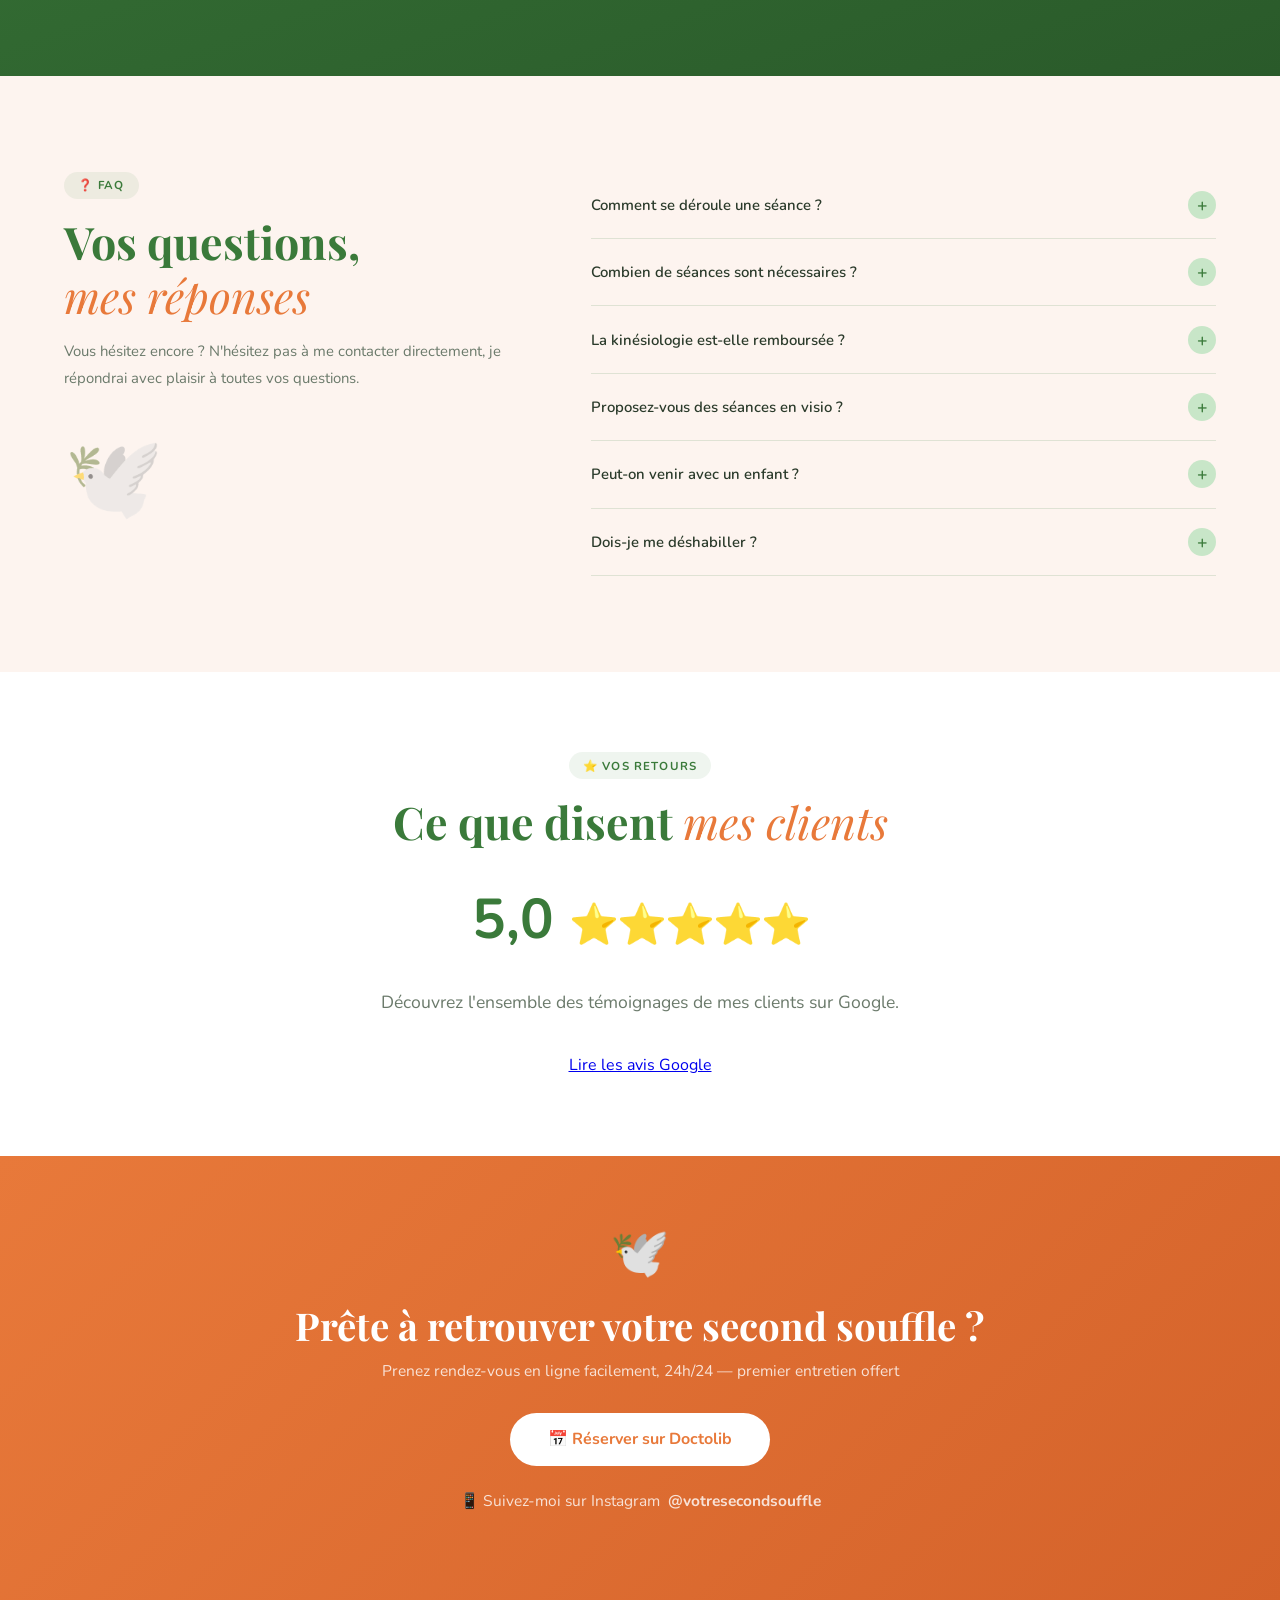
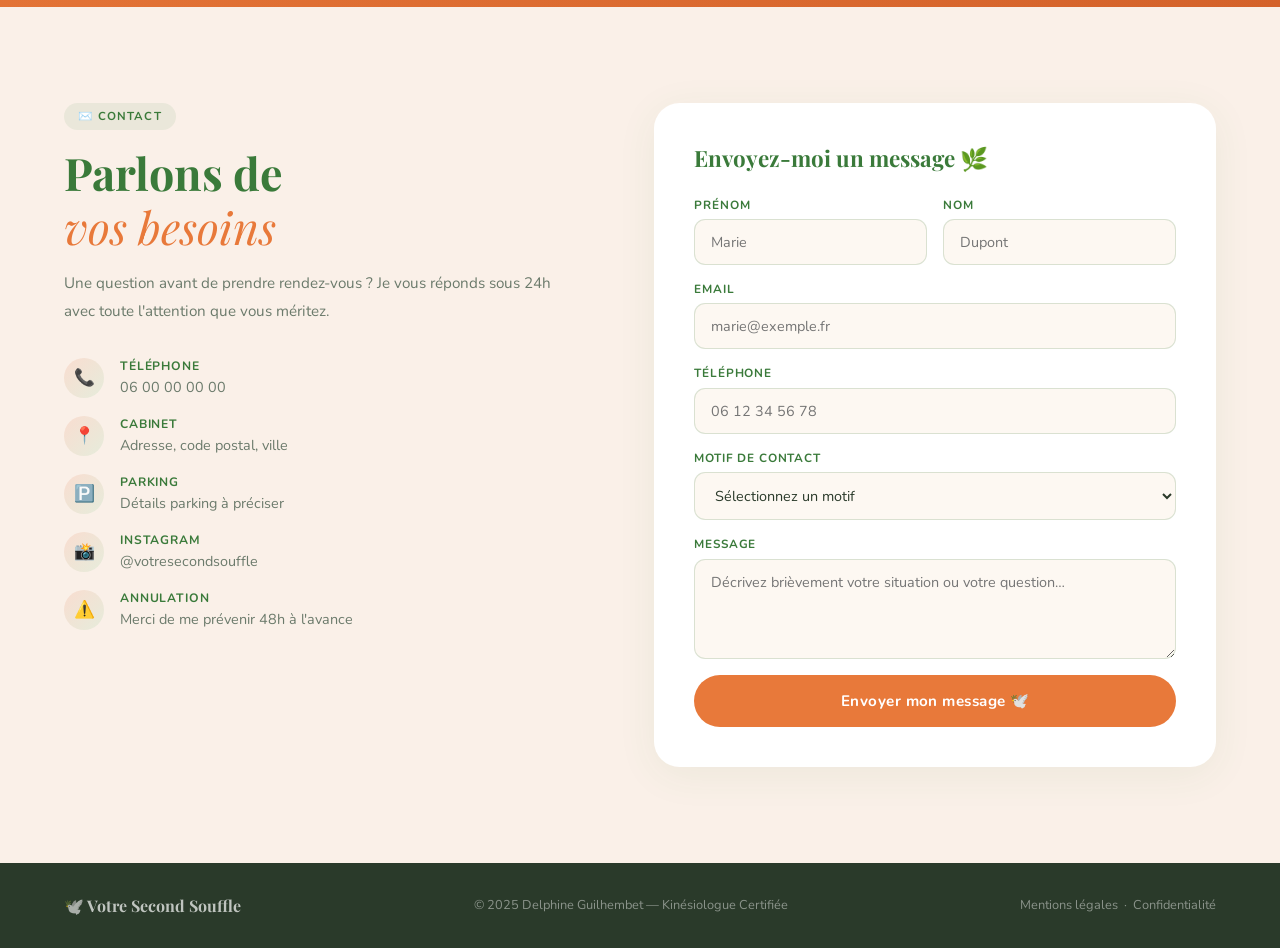
==== commit ff7d5695: "ajout note google" ====
--- a/basique.html
+++ b/basique.html
@@ -692,6 +692,17 @@
       </details>
     </div>
   </div>
+</section>
+
+<!-- AVIS GOOGLE -->
+<section id="avis" style="text-align: center; padding: 5rem 2rem; background: #fff;">
+  <span class="section-chip">⭐ Vos retours</span>
+  <h2 class="section-title">Ce que disent <em>mes clients</em></h2>
+  <div style="font-size: 3.5rem; margin: 2rem 0; font-weight: bold; color: var(--green);">5,0 <span style="font-size: 2.5rem; letter-spacing: -2px;">⭐⭐⭐⭐⭐</span></div>
+  <p style="margin-bottom: 2.5rem; font-size: 1.1rem; color: var(--mid);">Découvrez l'ensemble des témoignages de mes clients sur Google.</p>
+  <a href="https://share.google/08gOnbUDsAEbwr9hz" target="_blank" rel="noopener" class="btn">
+    Lire les avis Google
+  </a>
 </section>
 
 <!-- RDV BANNER -->
